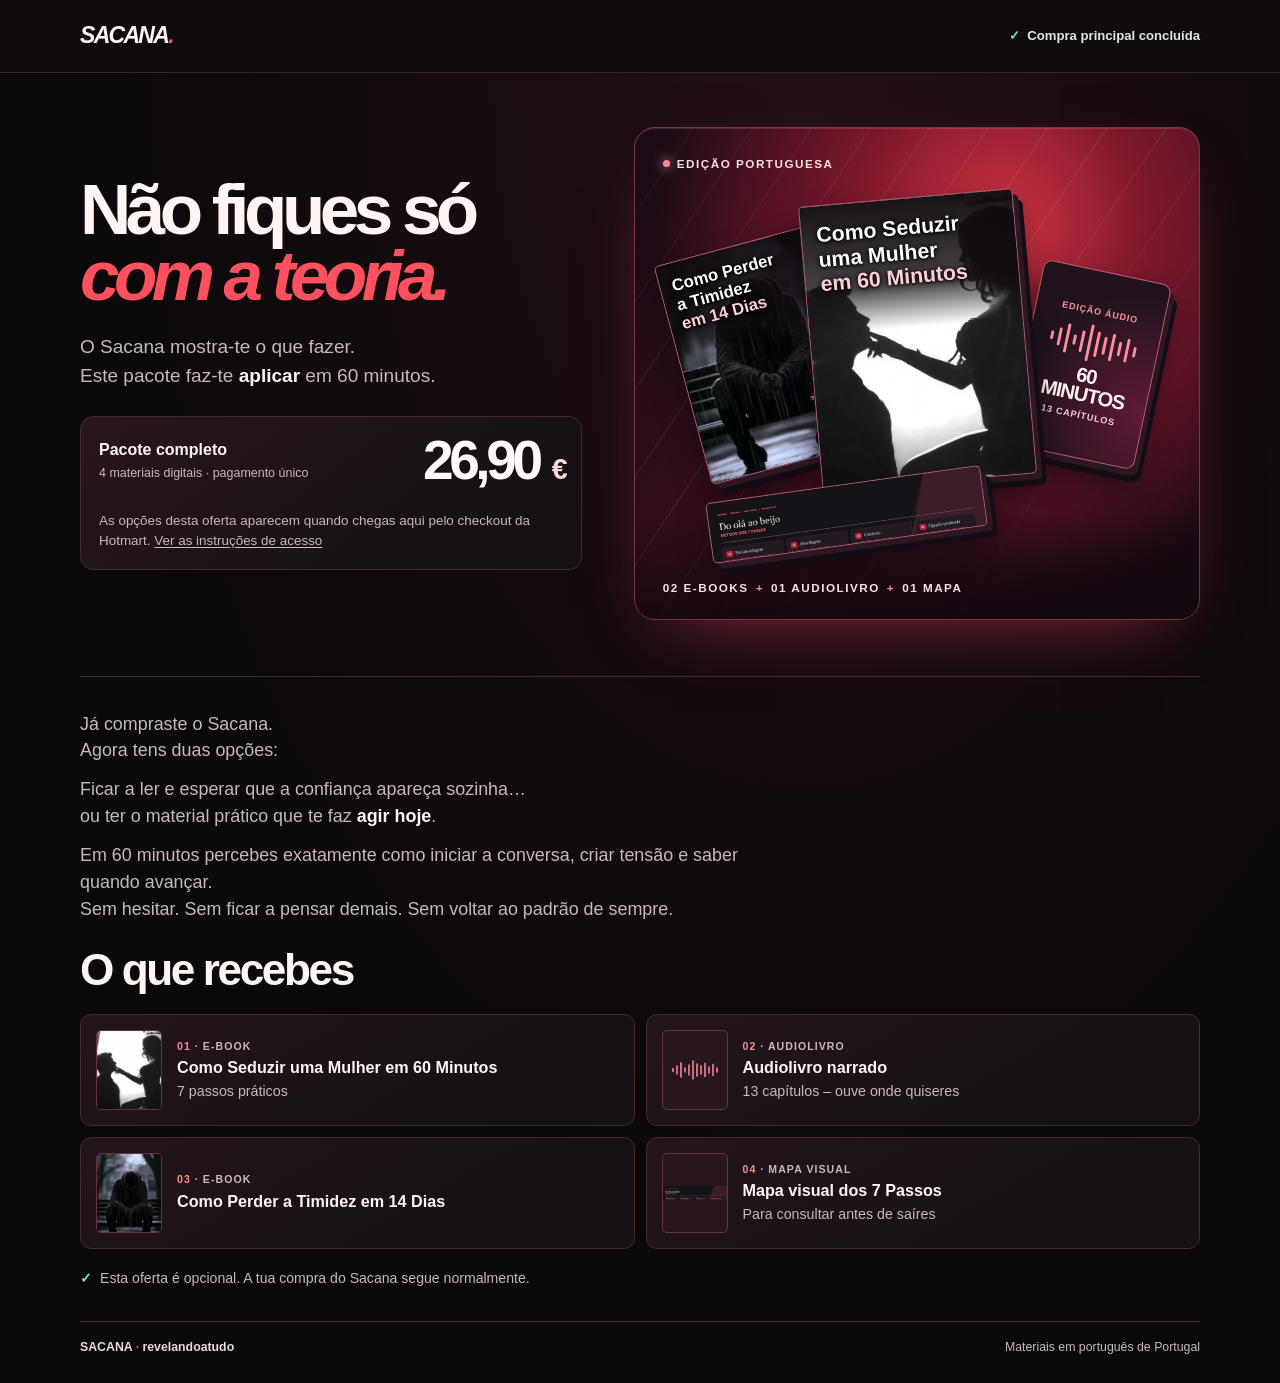
==== proximopasso/index.html @ b7dbaeff "Publish Sacana offers with Hotmart funnel widget" ====
<!doctype html>
<html lang="pt-PT">
<head>
  <meta charset="utf-8">
  <meta name="viewport" content="width=device-width, initial-scale=1">
  <meta name="robots" content="noindex, nofollow">
  <meta name="theme-color" content="#100b0e">
  <title>O Próximo Passo | Sacana</title>
  <link rel="stylesheet" href="/proximopasso/oferta.css">
</head>
<body>
  <header class="topbar">
    <div class="wrap topbar-inner">
      <span class="wordmark">SACANA<span>.</span></span>
      <p class="status"><span aria-hidden="true">✓</span> Compra principal concluída</p>
    </div>
  </header>

  <main class="wrap">
    <section class="hero" aria-labelledby="titulo">
      <div class="intro">
        <h1 id="titulo">Não fiques só <em>com a teoria.</em></h1>
        <p class="lead">O Sacana mostra-te o que fazer.<br>Este pacote faz-te <strong>aplicar</strong> em 60 minutos.</p>
      </div>

      <div class="stage stage-bundle" aria-hidden="true">
        <span class="stage-label"><i></i> Edição portuguesa</span>
        <div class="mock mock-cover mock-timidez">
          <img src="/proximopasso/assets/perder-a-timidez.webp" width="361" height="525" alt="">
          <span class="cover-title">Como Perder<br>a Timidez<br><strong>em 14 Dias</strong></span>
        </div>
        <div class="mock mock-audio">
          <span>EDIÇÃO ÁUDIO</span>
          <svg viewBox="0 0 96 40" width="96" height="40" fill="none" aria-hidden="true">
            <path d="M4 17v6m8-11v16m8-22v28m8-18v8m8-14v20m8-28v36m8-30v24m8-20v16m8-21v26m8-19v12m8-17v22m8-15v8" stroke="currentColor" stroke-width="3" stroke-linecap="round"/>
          </svg>
          <strong>60<br>MINUTOS</strong>
          <small>13 CAPÍTULOS</small>
        </div>
        <div class="mock mock-cover mock-guia">
          <img src="/proximopasso/assets/guia-60-minutos.webp" width="735" height="663" fetchpriority="high" alt="">
          <span class="cover-title">Como Seduzir<br>uma Mulher<br><strong>em 60 Minutos</strong></span>
        </div>
        <img class="mock mock-mapa" src="/proximopasso/assets/mapa-dos-sete-passos.webp" width="760" height="163" alt="">
        <span class="stage-index">02 E-BOOKS <b>+</b> 01 AUDIOLIVRO <b>+</b> 01 MAPA</span>
      </div>

      <div class="buy">
        <div class="price-row">
          <div><p class="offer-name">Pacote completo</p><p class="offer-note">4 materiais digitais · pagamento&nbsp;único</p></div>
          <p class="price">26,90 <span>€</span></p>
        </div>
        <div class="offer-actions">
          <div id="hotmart-sales-funnel"></div>
          <p id="hotmart-note" class="hotmart-note" hidden>As opções desta oferta aparecem quando chegas aqui pelo checkout da Hotmart. <a href="/compra-concluida/">Ver as instruções de acesso</a></p>
          <noscript><p class="hotmart-note">Ativa o JavaScript para veres as opções da Hotmart.</p></noscript>
        </div>
      </div>
    </section>

    <section class="contents" aria-labelledby="conteudos">
      <div class="offer-story">
        <p>Já compraste o Sacana.<br>Agora tens duas opções:</p>
        <p>Ficar a ler e esperar que a confiança apareça sozinha…<br>ou ter o material prático que te faz <strong>agir hoje</strong>.</p>
        <p>Em 60 minutos percebes exatamente como iniciar a conversa, criar tensão e saber quando avançar.<br>Sem hesitar. Sem ficar a pensar demais. Sem voltar ao padrão de sempre.</p>
      </div>
      <div class="section-title"><h2 id="conteudos">O que recebes</h2></div>
      <ul class="materials">
        <li>
          <div class="thumb"><img src="/proximopasso/assets/guia-60-minutos.webp" width="735" height="663" loading="lazy" alt=""></div>
          <div class="material-copy"><p class="format">01 <span>· E-book</span></p><h3>Como Seduzir uma Mulher em 60 Minutos</h3><p>7 passos práticos</p></div>
        </li>
        <li>
          <div class="thumb thumb-wave" aria-hidden="true">
            <svg viewBox="0 0 96 40" width="48" height="20" fill="none"><path d="M4 17v6m8-11v16m8-22v28m8-18v8m8-14v20m8-28v36m8-30v24m8-20v16m8-21v26m8-19v12m8-17v22m8-15v8" stroke="currentColor" stroke-width="3" stroke-linecap="round"/></svg>
          </div>
          <div class="material-copy"><p class="format">02 <span>· Audiolivro</span></p><h3>Audiolivro narrado</h3><p>13 capítulos – ouve onde quiseres</p></div>
        </li>
        <li>
          <div class="thumb"><img src="/proximopasso/assets/perder-a-timidez.webp" width="361" height="525" loading="lazy" alt=""></div>
          <div class="material-copy"><p class="format">03 <span>· E-book</span></p><h3>Como Perder a Timidez em 14 Dias</h3></div>
        </li>
        <li>
          <div class="thumb thumb-map"><img src="/proximopasso/assets/mapa-dos-sete-passos.webp" width="760" height="163" loading="lazy" alt=""></div>
          <div class="material-copy"><p class="format">04 <span>· Mapa visual</span></p><h3>Mapa visual dos 7 Passos</h3><p>Para consultar antes de saíres</p></div>
        </li>
      </ul>
      <p class="reassurance"><span aria-hidden="true">✓</span> Esta oferta é opcional. A tua compra do Sacana segue normalmente.</p>
    </section>
  </main>

  <footer class="wrap footer"><span>SACANA <b>·</b> revelandoatudo</span><span>Materiais em português de Portugal</span></footer>

  <script src="https://checkout.hotmart.com/lib/hotmart-checkout-elements.js"></script>
  <script>
    const hotmart = window.checkoutElements;
    if (hotmart) hotmart.init('salesFunnel').mount('#hotmart-sales-funnel');
    if (!hotmart || !window.location.search) {
      document.getElementById('hotmart-note').hidden = false;
    }
  </script>
</body>
</html>
---- proximopasso/oferta.css ----
:root {
  color-scheme: dark;
  --background: #0c090b;
  --panel: #191215;
  --text: #fff6f3;
  --muted: #c9b9bc;
  --red: #ff505f;
  --green: #29df73;
  --line: #43282e;
  font-family: Arial, Helvetica, sans-serif;
}

*, *::before, *::after { box-sizing: border-box; }
body {
  margin: 0;
  min-width: 0;
  background: radial-gradient(ellipse at 63% 5%, #211017 0, transparent 43rem), var(--background);
  color: var(--text);
  line-height: 1.5;
}
p, h1, h2, h3, ul { margin: 0; }
img { display: block; max-width: 100%; }
button, a { -webkit-tap-highlight-color: transparent; }
button { font: inherit; cursor: pointer; }
a { color: inherit; }
:where(button, a):focus-visible { outline: 2px solid var(--text); outline-offset: 4px; }

.wrap { width: min(1120px, calc(100% - 72px)); margin-inline: auto; }
.topbar {
  background: #100b0eee;
  border-bottom: 1px solid #392229;
}
.topbar-inner {
  min-height: 72px;
  display: flex;
  align-items: center;
  justify-content: space-between;
  gap: 12px;
}
.wordmark {
  font-size: 1.44rem;
  font-weight: 900;
  font-style: italic;
  letter-spacing: -.075em;
  line-height: 1;
}
.wordmark span, .footer b { color: var(--red); }
.status {
  display: flex;
  align-items: center;
  gap: 7px;
  color: #e2eadf;
  font-size: .82rem;
  font-weight: 700;
}
.status span, .reassurance span { color: #79efaa; }

.hero {
  display: grid;
  grid-template-columns: minmax(0, .94fr) minmax(0, 1.06fr);
  grid-template-areas: "intro stage" "buy stage";
  column-gap: clamp(26px, 4vw, 62px);
  align-items: center;
  padding-block: 54px 56px;
}
.intro { grid-area: intro; align-self: end; }
.eyebrow {
  color: #ff8a94;
  text-transform: uppercase;
  font-weight: 800;
  font-size: .72rem;
  letter-spacing: .15em;
}
h1 {
  font-size: clamp(2.75rem, 5.55vw, 4.8rem);
  font-weight: 900;
  line-height: .94;
  letter-spacing: -.078em;
}
h1 em {
  display: block;
  color: var(--red);
  font-style: italic;
  padding-right: .09em;
}
.lead {
  max-width: 33rem;
  margin-top: 22px;
  color: var(--muted);
  font-size: clamp(1rem, 1.55vw, 1.19rem);
  line-height: 1.53;
}
.lead strong, .offer-story strong { color: var(--text); }

.stage {
  grid-area: stage;
  position: relative;
  isolation: isolate;
  overflow: hidden;
  width: 100%;
  aspect-ratio: 1.15;
  border: 1px solid #783440;
  border-radius: 21px;
  background:
    radial-gradient(ellipse at 65% 20%, #d23442 0, #7a172c 29%, transparent 67%),
    linear-gradient(145deg, #1b0c15 10%, #380d1d 55%, #110910 100%);
  box-shadow: inset 0 1px #ffadb026, 0 25px 70px -36px #f13757a6;
}
.stage::before {
  content: "";
  position: absolute;
  inset: 0;
  z-index: -1;
  background: repeating-linear-gradient(124deg, transparent 0 47px, #ffd1c516 48px 49px);
  mask-image: linear-gradient(135deg, #0006, #000 44%, transparent 89%);
}
.stage::after {
  content: "";
  position: absolute;
  inset: auto 0 0;
  height: 22%;
  pointer-events: none;
  background: linear-gradient(transparent, #130910e0);
}
.stage-label, .stage-index {
  position: absolute;
  z-index: 3;
  left: 5%;
  display: flex;
  align-items: center;
  gap: 7px;
  color: #ffe0e0;
  font-size: clamp(.57rem, 1.25vw, .73rem);
  font-weight: 800;
  letter-spacing: .13em;
  text-transform: uppercase;
}
.stage-label { top: 5.5%; }
.stage-label i { width: 7px; height: 7px; border-radius: 50%; background: #ff8792; box-shadow: 0 0 12px #ffafbc; }
.stage-index { bottom: 4.5%; }
.stage-index b { color: #ff8c96; }
.mock {
  position: absolute;
  height: auto;
  border: 1px solid #b15c6e;
  border-radius: 5px;
  box-shadow: 5px 6px #2c1723, 9px 12px #140d15, 0 18px 30px #120910bb;
}
.mock-cover {
  aspect-ratio: 3 / 4;
  container-type: inline-size;
  overflow: hidden;
  background: #161014;
}
.mock-cover img {
  position: absolute;
  inset: 0;
  width: 100%;
  height: 100%;
  object-fit: cover;
}
.cover-title {
  position: absolute;
  inset: 0 0 auto;
  padding: 8% 7% 18%;
  background: linear-gradient(#100a0ef5, #100a0ec4 66%, transparent);
  color: #fff;
  font-size: clamp(.54rem, 10cqi, 1.4rem);
  font-weight: 800;
  line-height: 1.16;
  text-shadow: 0 1px 3px #000, 0 0 7px #000;
}
.cover-title strong { color: #ffd0d4; }
.mock-timidez { width: 30%; left: 8%; top: 23%; transform: rotate(-15deg); }
.mock-guia { z-index: 2; width: 38%; left: 31%; top: 14%; transform: rotate(-5deg); }
.mock-mapa { z-index: 2; width: 49%; left: 13%; bottom: 15%; transform: rotate(-8deg); }
.mock-audio {
  z-index: 1;
  top: 29%;
  right: 8%;
  width: 23%;
  aspect-ratio: .75;
  display: flex;
  flex-direction: column;
  align-items: center;
  justify-content: center;
  padding: 6% 3.2%;
  transform: rotate(12deg);
  border-radius: 9px;
  background: radial-gradient(ellipse at 100% 70%, #5f1a37, #20131e 66%);
  color: #ff8f9d;
  text-align: center;
}
.mock-audio span, .mock-audio small {
  font-size: clamp(.36rem, .8vw, .57rem);
  font-weight: 800;
  letter-spacing: .09em;
  white-space: nowrap;
}
.mock-audio small { color: #f9cfda; margin-top: 5px; }
.mock-audio svg { width: 100%; height: auto; flex-shrink: 0; margin-block: 5px; }
.mock-audio strong {
  color: #fff0f1;
  font-size: clamp(.74rem, 1.6vw, 1.26rem);
  font-weight: 900;
  line-height: .96;
  letter-spacing: -.055em;
}
.stage-guide .mock-guia {
  width: 43%;
  left: 28.5%;
  top: 10%;
  transform: rotate(-10deg);
  box-shadow: 7px 7px #b98791, 13px 13px #41242e, 4px 29px 44px #130910bd;
}

.buy {
  grid-area: buy;
  align-self: start;
  margin-top: 25px;
  padding: 16px 18px 9px;
  border: 1px solid var(--line);
  border-radius: 13px;
  background: linear-gradient(143deg, #29171d, #161115 70%);
}
.price-row {
  display: flex;
  justify-content: space-between;
  align-items: center;
  gap: 10px;
  margin-bottom: 12px;
}
.offer-name { font-weight: 800; }
.offer-note { color: var(--muted); font-size: .78rem; margin-top: 2px; }
.price {
  color: #fff9f7;
  font-size: clamp(1.96rem, 4.3vw, 3.45rem);
  line-height: 1;
  font-weight: 900;
  letter-spacing: -.08em;
  font-variant-numeric: tabular-nums;
  white-space: nowrap;
}
.price span { margin-left: .08em; color: #ffd8d9; font-size: .52em; }
.offer-actions { display: grid; gap: 2px; }

.contents {
  padding-block: 34px 32px;
  border-top: 1px solid var(--line);
}
.offer-story {
  max-width: 42rem;
  display: grid;
  gap: 12px;
  margin-bottom: 24px;
  color: var(--muted);
  font-size: clamp(1rem, 1.55vw, 1.12rem);
}
.story-close { margin: 22px 0 0; }
.section-title { margin-bottom: 22px; }
.section-title h2 {
  margin-top: 5px;
  font-size: clamp(1.78rem, 3.45vw, 2.76rem);
  font-weight: 900;
  line-height: 1.03;
  letter-spacing: -.055em;
}
.materials, .guide-topics { padding: 0; list-style: none; display: grid; gap: 11px; }
.materials { grid-template-columns: repeat(2, minmax(0, 1fr)); }
.materials li, .guide-topics li {
  display: flex;
  align-items: center;
  min-width: 0;
  gap: 15px;
  padding: 15px;
  border: 1px solid var(--line);
  border-radius: 11px;
  background: linear-gradient(150deg, #23151c, #151114 80%);
}
.thumb {
  flex: 0 0 66px;
  height: 80px;
  display: grid;
  place-items: center;
  overflow: hidden;
  border: 1px solid #69303e;
  border-radius: 5px;
  background: #28161e;
}
.thumb img { width: 100%; height: 100%; object-fit: cover; }
.thumb-map img { object-fit: contain; object-position: left; }
.thumb-wave { color: #ff8f9d; }
.format {
  color: #ff8a94;
  font-size: .66rem;
  font-weight: 800;
  text-transform: uppercase;
  letter-spacing: .1em;
}
.format span { color: var(--muted); }
.material-copy h3 { margin-block: 3px; font-size: 1.01rem; line-height: 1.25; }
.material-copy h3 + p { color: var(--muted); font-size: .89rem; }
.guide-topics { grid-template-columns: repeat(3, minmax(0, 1fr)); }
.guide-topics li { align-items: baseline; }
.guide-topics li > span { color: #ff8995; font-weight: 800; }
.guide-topics p { font-weight: 700; }
.reassurance {
  display: flex;
  gap: 8px;
  align-items: baseline;
  margin-top: 19px;
  color: var(--muted);
  font-size: .88rem;
}
.reassurance span { font-weight: 800; }
.footer {
  padding-block: 16px 26px;
  border-top: 1px solid var(--line);
  display: flex;
  justify-content: space-between;
  gap: 8px 14px;
  flex-wrap: wrap;
  color: var(--muted);
  font-size: .77rem;
}
.footer > span:first-child { color: #ecd8de; font-weight: 700; }


@media (min-width: 741px) {
  .hero-guide h1 { font-size: clamp(2.55rem, 4.85vw, 4.18rem); }
}
@media (max-width: 930px) {
  .wrap { width: calc(100% - 48px); }
  .hero { padding-block: 42px; }
  .hero .lead { margin-top: 15px; }
  .buy { margin-top: 18px; padding-inline: 13px; }
}
@media (max-width: 740px) {
  .wrap { width: min(480px, calc(100% - 36px)); }
  .topbar-inner { min-height: 57px; }
  .wordmark { font-size: 1.2rem; }
  .status { font-size: .71rem; gap: 4px; }
  .hero { grid-template-columns: minmax(0, 1fr); grid-template-areas: "intro" "stage" "buy"; gap: 12px; padding-block: 23px 34px; }
  h1 { font-size: clamp(2.45rem, 10.25vw, 4.3rem); }
  .hero .lead { margin-top: 11px; font-size: .99rem; }
  .stage { aspect-ratio: 1.51; border-radius: 13px; }
  .mock-guia { width: 34%; top: 11%; }
  .stage-bundle .mock-guia { left: 34%; }
  .mock-timidez { width: 27%; top: 22%; }
  .mock-audio { width: 23%; top: 24%; right: 9%; }
  .mock-mapa { bottom: 15%; width: 45%; }
  .stage-guide .mock-guia { width: 35%; top: 9%; left: 32.5%; }
  .buy { margin-top: 0; padding-block: 13px 5px; }
  .contents { padding-top: 26px; }
  .section-title { margin-bottom: 16px; }
  .materials, .guide-topics { grid-template-columns: minmax(0, 1fr); gap: 8px; }
  .materials li, .guide-topics li { padding: 12px; gap: 12px; }
  .thumb { flex-basis: 56px; height: 67px; }
}
@media (max-width: 365px) {
  .wrap { width: calc(100% - 28px); }
  .topbar-inner { gap: 6px; }
  .status { font-size: .66rem; }
  .offer-note { font-size: .71rem; }
}

#hotmart-sales-funnel iframe { display: block; max-width: 100%; border: 0; }
.hotmart-note { padding: 9px 0; color: var(--muted); font-size: .84rem; }
.hotmart-note a { display: inline-block; text-underline-offset: .18em; }
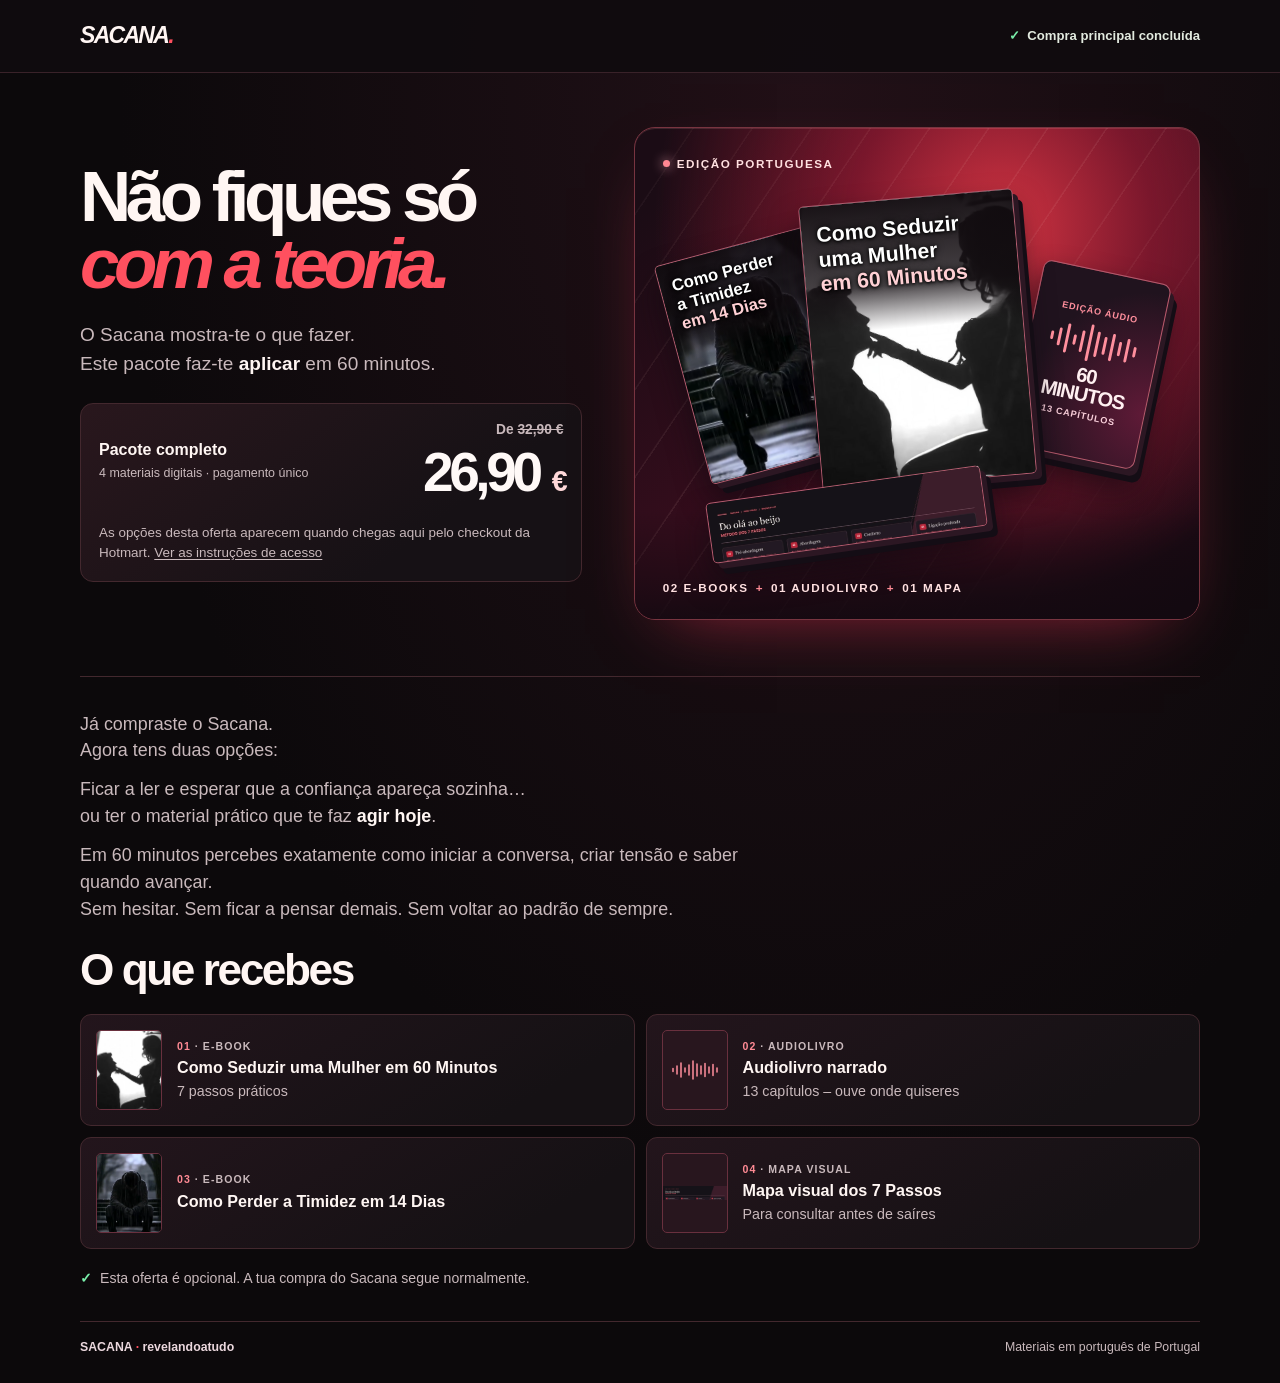
==== commit e9c86be4: "Show previous prices on Sacana funnel offers" ====
--- a/proximopasso/index.html
+++ b/proximopasso/index.html
@@ -48,7 +48,10 @@
       <div class="buy">
         <div class="price-row">
           <div><p class="offer-name">Pacote completo</p><p class="offer-note">4 materiais digitais · pagamento&nbsp;único</p></div>
-          <p class="price">26,90 <span>€</span></p>
+          <div class="price-values">
+            <p class="price-before">De <s>32,90&nbsp;€</s></p>
+            <p class="price">26,90 <span>€</span></p>
+          </div>
         </div>
         <div class="offer-actions">
           <div id="hotmart-sales-funnel"></div>
--- a/proximopasso/oferta.css
+++ b/proximopasso/oferta.css
@@ -232,6 +232,14 @@
 }
 .offer-name { font-weight: 800; }
 .offer-note { color: var(--muted); font-size: .78rem; margin-top: 2px; }
+.price-values { flex-shrink: 0; text-align: right; }
+.price-before {
+  margin-bottom: 4px;
+  color: var(--muted);
+  font-size: .86rem;
+  font-weight: 700;
+  white-space: nowrap;
+}
 .price {
   color: #fff9f7;
   font-size: clamp(1.96rem, 4.3vw, 3.45rem);
